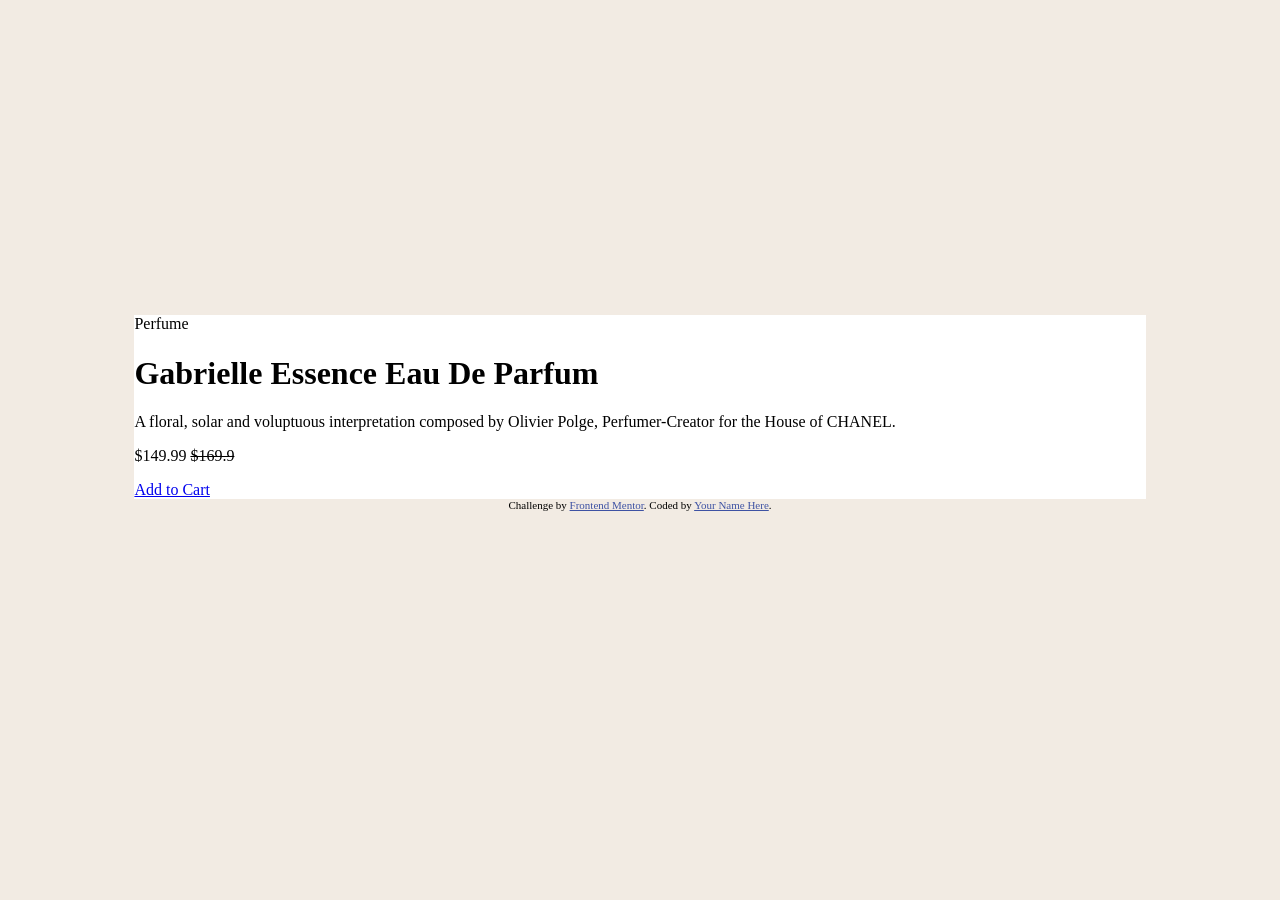
==== cards/Product-Preview-Card-Component/index.html @ e7d7b2fe "create Product preview" ====
<!DOCTYPE html>
<html lang="en">

<head>
  <meta charset="UTF-8">
  <meta name="viewport" content="width=device-width, initial-scale=1.0">


  <link rel="icon" type="image/png" sizes="32x32" href="./images/favicon-32x32.png">

  <title>Frontend Mentor | Product preview card component</title>
  <link rel="stylesheet" href="styles.css">

</head>

<body>
  <main class="contanier">
    <div class="photo"></div>
    <header>Perfume</header>

    <h1>Gabrielle Essence Eau De Parfum</h1>

    <p class="description">A floral, solar and voluptuous interpretation composed by Olivier Polge,
      Perfumer-Creator for the House of CHANEL.</p>

    <p class="price"> $149.99
      <del>$169.9</del>
    </p>

    <a href="#add-chart" class="btn">Add to Cart</a>
  </main>


  <footer class="attribution">
    Challenge by <a href="https://www.frontendmentor.io?ref=challenge">Frontend Mentor</a>.
    Coded by <a href="#">Your Name Here</a>.
  </footer>
</body>

</html>
---- cards/Product-Preview-Card-Component/styles.css ----
.contanier {
  background-color: hsl(0, 0%, 100%);
  width: 80%;
}

body {
  background-color: hsl(30, 38%, 92%);
  min-height: 90vh;
  display: flex;
  flex-direction: column;
  justify-content: center;
  align-items: center;
}

@media (max-width: 480px) {
  .photo {
    width: 100%;
    height: 100vw;
    background-image: url("images/image-product-mobile.jpg");
  }
}

.attribution {
  font-size: 0.6875rem;
  text-align: center;
}

.attribution a {
  color: hsl(228, 45%, 44%);
}
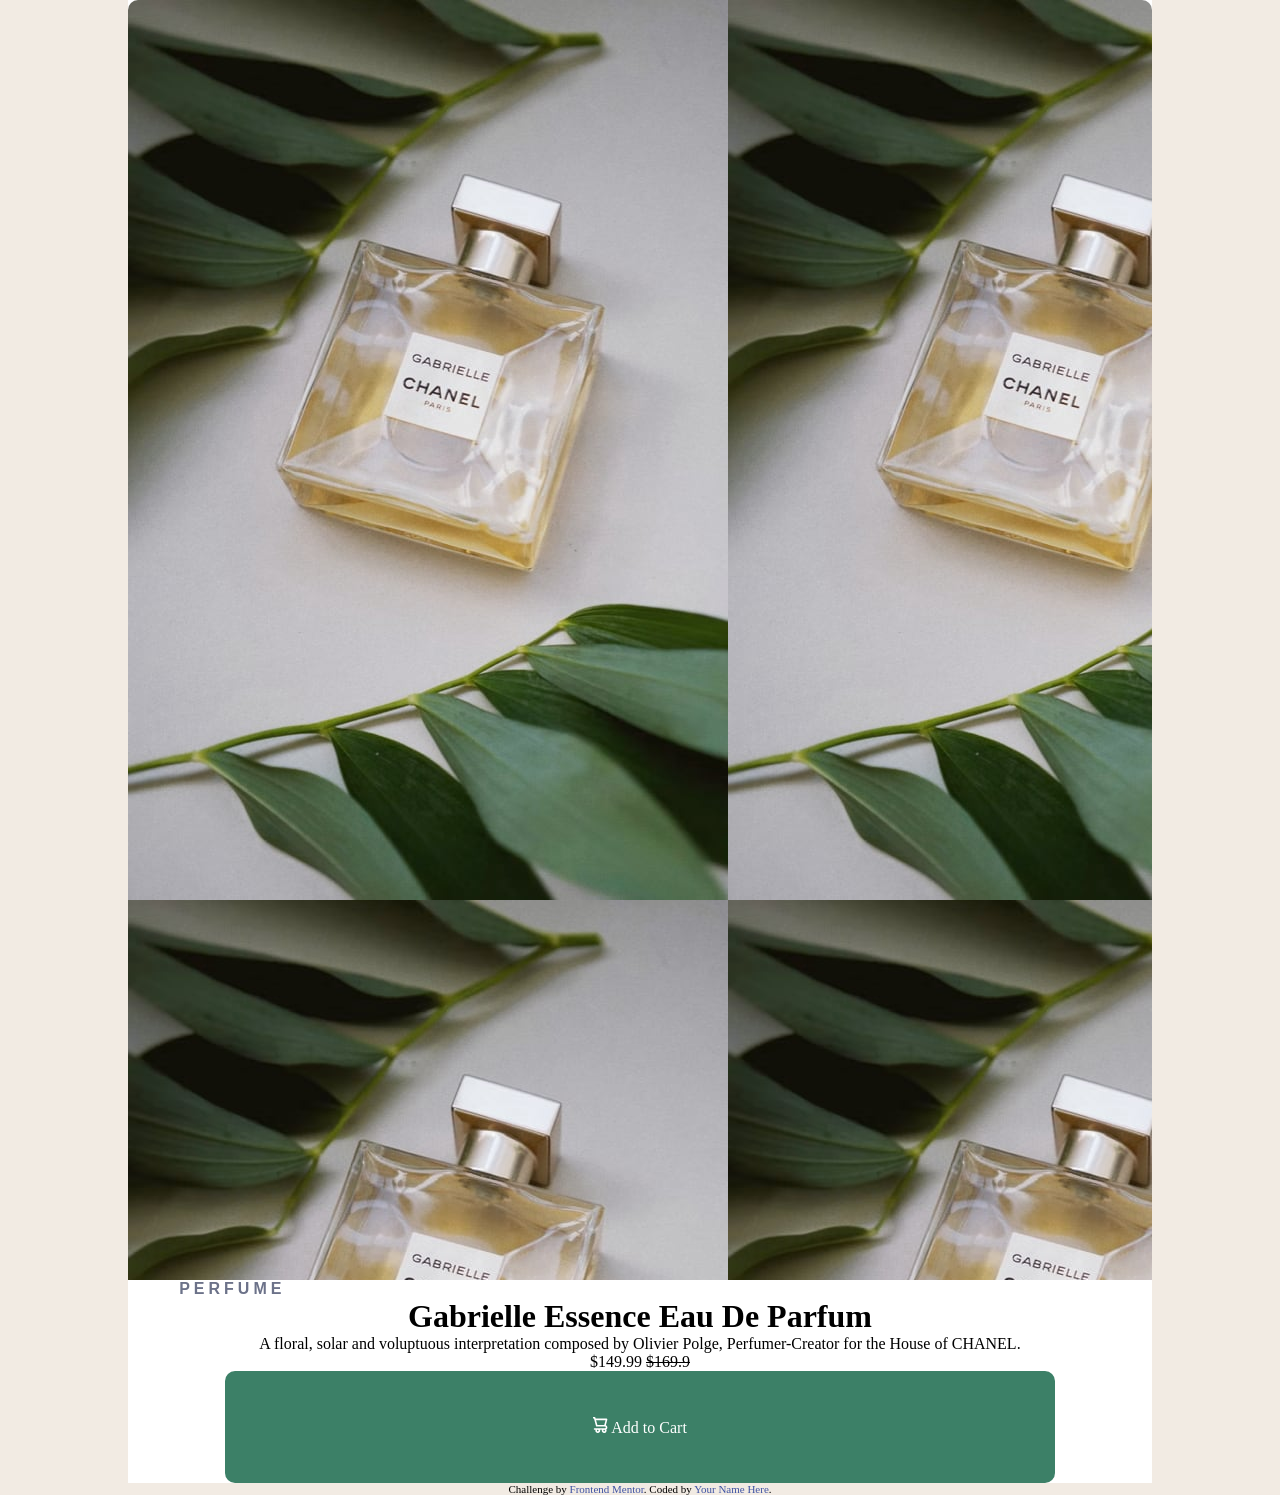
==== commit 46038089: "Price Card: Update" ====
--- a/cards/Product-Preview-Card-Component/index.html
+++ b/cards/Product-Preview-Card-Component/index.html
@@ -16,18 +16,23 @@
 <body>
   <main class="contanier">
     <div class="photo"></div>
-    <header>Perfume</header>
+    <div class="box">
+      <header>PERFUME</header>
 
-    <h1>Gabrielle Essence Eau De Parfum</h1>
+      <h1>Gabrielle Essence Eau De Parfum</h1>
 
-    <p class="description">A floral, solar and voluptuous interpretation composed by Olivier Polge,
-      Perfumer-Creator for the House of CHANEL.</p>
+      <p class="description">A floral, solar and voluptuous interpretation composed by Olivier Polge,
+        Perfumer-Creator for the House of CHANEL.</p>
 
-    <p class="price"> $149.99
-      <del>$169.9</del>
-    </p>
+      <p class="price"> $149.99
+        <del>$169.9</del>
+      </p>
 
-    <a href="#add-chart" class="btn">Add to Cart</a>
+      <div class="btn">
+        <img src="images/icon-cart.svg" alt="Icon: Cart">
+        <a href="#add-chart">Add to Cart</a>
+      </div>
+    </div>
   </main>
 
 
--- a/cards/Product-Preview-Card-Component/styles.css
+++ b/cards/Product-Preview-Card-Component/styles.css
@@ -1,6 +1,22 @@
+@import url("https://fonts.google.com/specimen/Fraunces");
+@import url("https://fonts.google.com/specimen/Montserrat");
+
+* {
+  margin: 0;
+  padding: 0;
+  box-sizing: border-box;
+}
+
 .contanier {
   background-color: hsl(0, 0%, 100%);
   width: 80%;
+}
+
+.box {
+  display: flex;
+  flex-direction: column;
+  align-items: center;
+  padding: 0 5%;
 }
 
 body {
@@ -12,11 +28,55 @@
   align-items: center;
 }
 
+.photo {
+  border-top-left-radius: 10px;
+  border-top-right-radius: 10px;
+  width: 100%;
+  height: 100vw;
+}
+
+header {
+  font-family: "Fraunces", sans-serif;
+  font-weight: 700;
+  color: hsl(228, 12%, 48%);
+  letter-spacing: 4px;
+  align-self: self-start;
+}
+
+.btn {
+  background-color: hsl(158, 36%, 37%);
+  padding: 5% 0;
+  width: 90%;
+  border-radius: 10px;
+  text-align: center;
+}
+
+a {
+  color: #fff;
+  text-decoration: none;
+}
+
+h1 {
+  font-weight: 700;
+}
+
 @media (max-width: 480px) {
   .photo {
-    width: 100%;
-    height: 100vw;
     background-image: url("images/image-product-mobile.jpg");
+  }
+
+  header {
+    font-size: 0.9rem;
+  }
+
+  h1 {
+    font-size: 1.6rem;
+  }
+}
+
+@media (max-width: 1440px) {
+  .photo {
+    background-image: url("images/image-product-desktop.jpg");
   }
 }
 
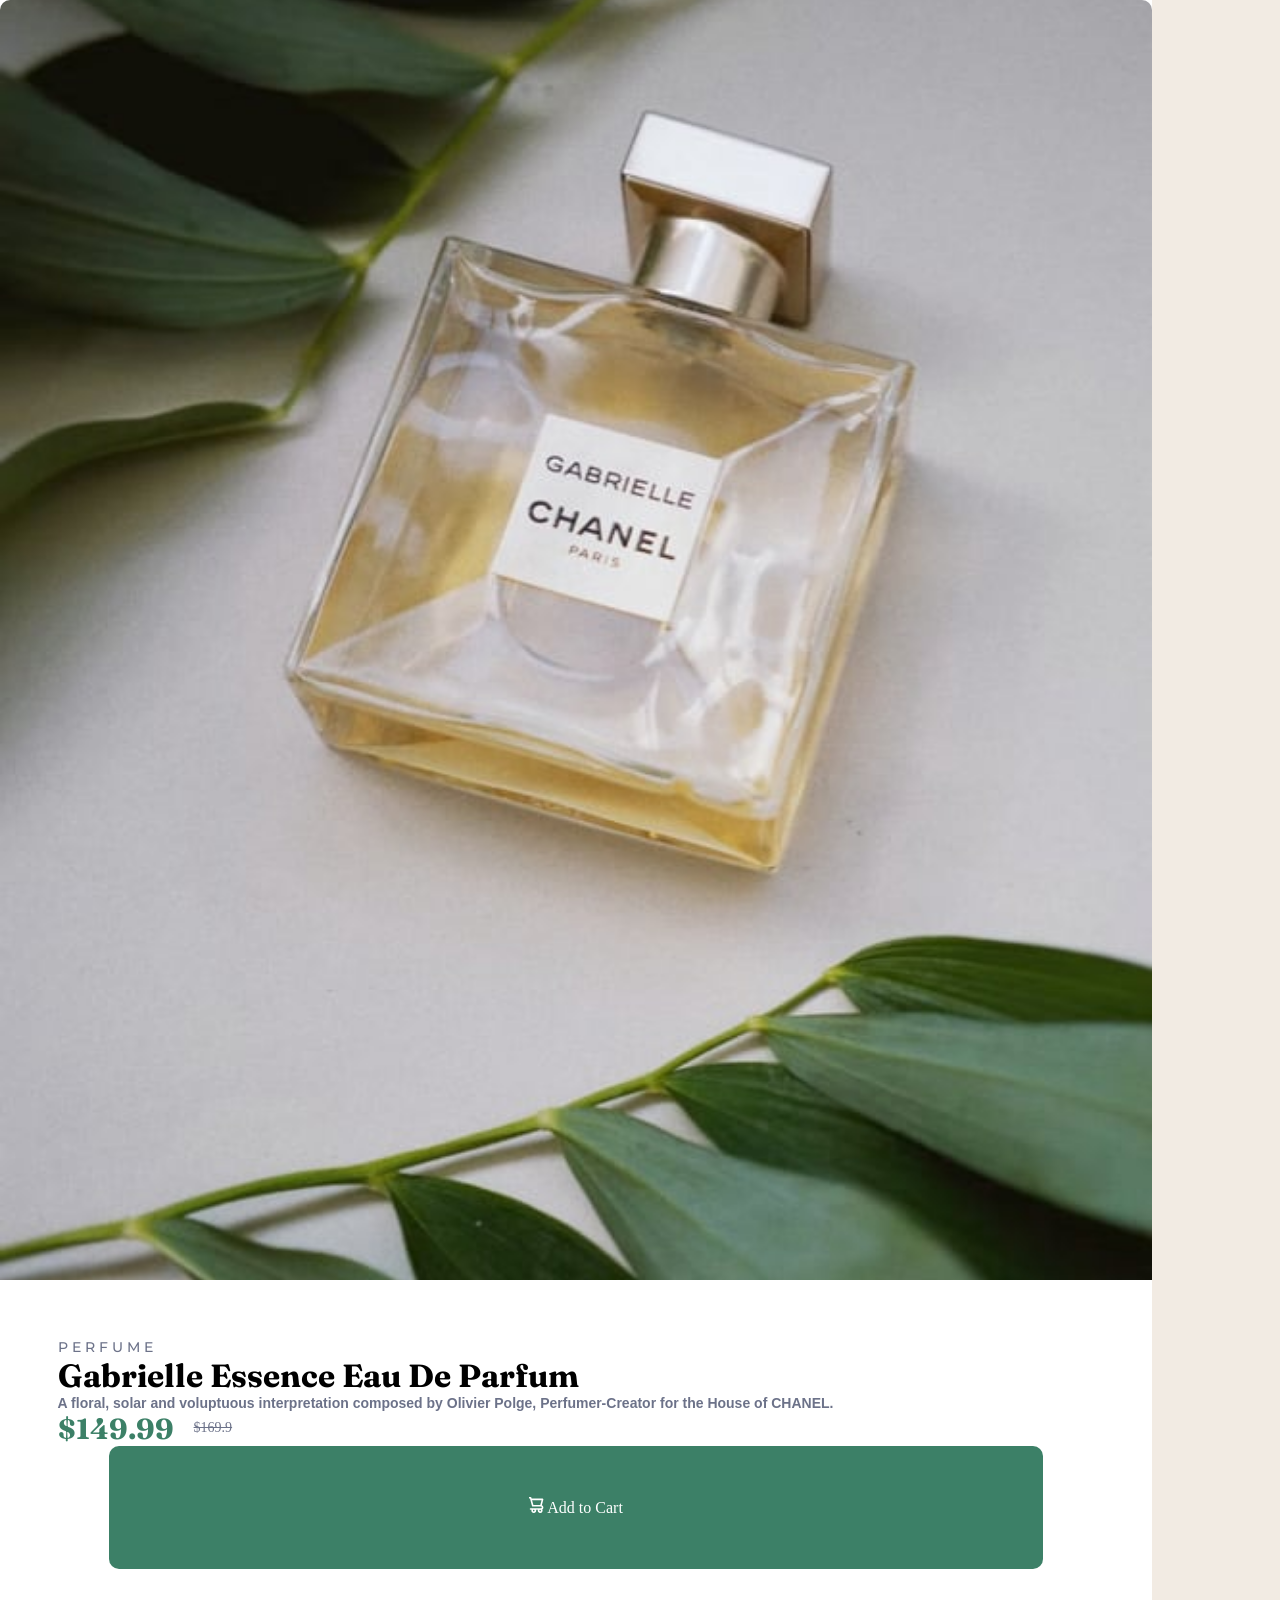
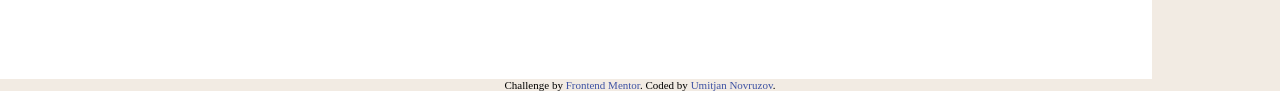
==== commit c07c4aba: "Price Card: Update" ====
--- a/cards/Product-Preview-Card-Component/index.html
+++ b/cards/Product-Preview-Card-Component/index.html
@@ -8,29 +8,40 @@
 
   <link rel="icon" type="image/png" sizes="32x32" href="./images/favicon-32x32.png">
 
+  <link rel="preconnect" href="https://fonts.googleapis.com">
+  <link rel="preconnect" href="https://fonts.gstatic.com" crossorigin>
+  <link href="https://fonts.googleapis.com/css2?family=Montserrat:ital,wght@0,100..900;1,100..900&display=swap"
+    rel="stylesheet">
+
+  <link
+    href="https://fonts.googleapis.com/css2?family=Fraunces:ital,opsz,wght@0,9..144,100..900;1,9..144,100..900&family=Montserrat:ital,wght@0,100..900;1,100..900&display=swap"
+    rel="stylesheet">
+
   <title>Frontend Mentor | Product preview card component</title>
   <link rel="stylesheet" href="styles.css">
 
 </head>
 
 <body>
-  <main class="contanier">
-    <div class="photo"></div>
-    <div class="box">
-      <header>PERFUME</header>
+  <main class="main">
+    <div class="contanier">
+      <div class="photo"></div>
+      <div class="box">
+        <header>PERFUME</header>
 
-      <h1>Gabrielle Essence Eau De Parfum</h1>
+        <h1>Gabrielle Essence Eau De Parfum</h1>
 
-      <p class="description">A floral, solar and voluptuous interpretation composed by Olivier Polge,
-        Perfumer-Creator for the House of CHANEL.</p>
+        <p class="description">A floral, solar and voluptuous interpretation composed by Olivier Polge,
+          Perfumer-Creator for the House of CHANEL.</p>
 
-      <p class="price"> $149.99
-        <del>$169.9</del>
-      </p>
+        <p class="price"> <span>$149.99</span>
+          <del>$169.9</del>
+        </p>
 
-      <div class="btn">
-        <img src="images/icon-cart.svg" alt="Icon: Cart">
-        <a href="#add-chart">Add to Cart</a>
+        <div class="btn">
+          <img src="images/icon-cart.svg" alt="Icon: Cart">
+          <a href="#add-chart">Add to Cart</a>
+        </div>
       </div>
     </div>
   </main>
@@ -38,7 +49,7 @@
 
   <footer class="attribution">
     Challenge by <a href="https://www.frontendmentor.io?ref=challenge">Frontend Mentor</a>.
-    Coded by <a href="#">Your Name Here</a>.
+    Coded by <a href="https://umitjannovruzov.me">Umitjan Novruzov</a>.
   </footer>
 </body>
 
--- a/cards/Product-Preview-Card-Component/styles.css
+++ b/cards/Product-Preview-Card-Component/styles.css
@@ -9,14 +9,14 @@
 
 .contanier {
   background-color: hsl(0, 0%, 100%);
-  width: 80%;
+  width: 90%;
 }
 
 .box {
   display: flex;
   flex-direction: column;
-  align-items: center;
-  padding: 0 5%;
+  align-items: flex-start;
+  padding: 5% 5%;
 }
 
 body {
@@ -25,7 +25,6 @@
   display: flex;
   flex-direction: column;
   justify-content: center;
-  align-items: center;
 }
 
 .photo {
@@ -33,22 +32,27 @@
   border-top-right-radius: 10px;
   width: 100%;
   height: 100vw;
+  background-size: cover;
+  background-repeat: no-repeat;
+  background-position: center;
 }
 
 header {
-  font-family: "Fraunces", sans-serif;
-  font-weight: 700;
+  font-family: "Montserrat", sans-serif;
+  font-weight: 500;
+  font-size: 14px;
   color: hsl(228, 12%, 48%);
   letter-spacing: 4px;
-  align-self: self-start;
 }
 
 .btn {
   background-color: hsl(158, 36%, 37%);
+  margin-bottom: 5%;
   padding: 5% 0;
   width: 90%;
   border-radius: 10px;
   text-align: center;
+  align-self: center;
 }
 
 a {
@@ -57,12 +61,39 @@
 }
 
 h1 {
-  font-weight: 700;
+  font-weight: bold;
+  font-family: "Fraunces", serif;
+}
+
+.description {
+  font-size: 14px;
+  color: hsl(228, 12%, 48%);
+  font-weight: bold;
+  font-family: "Monserrat", sans-serif;
+}
+
+.price {
+  display: flex;
+  align-items: center;
+  gap: 20px;
+}
+
+.price span {
+  color: hsl(158, 36%, 37%);
+  font-family: "Fraunces", serif;
+  font-weight: bold;
+  font-size: 1.8rem;
+}
+
+.price del {
+  font-size: 14px;
+  color: hsl(228, 12%, 48%);
 }
 
 @media (max-width: 480px) {
   .photo {
     background-image: url("images/image-product-mobile.jpg");
+    max-height: 80vw;
   }
 
   header {
@@ -70,7 +101,18 @@
   }
 
   h1 {
-    font-size: 1.6rem;
+    font-size: 1.5rem;
+  }
+
+  .main {
+    max-width: 480px;
+    display: flex;
+    flex-direction: column;
+    align-items: center;
+  }
+
+  .box {
+    gap: 20px;
   }
 }
 
